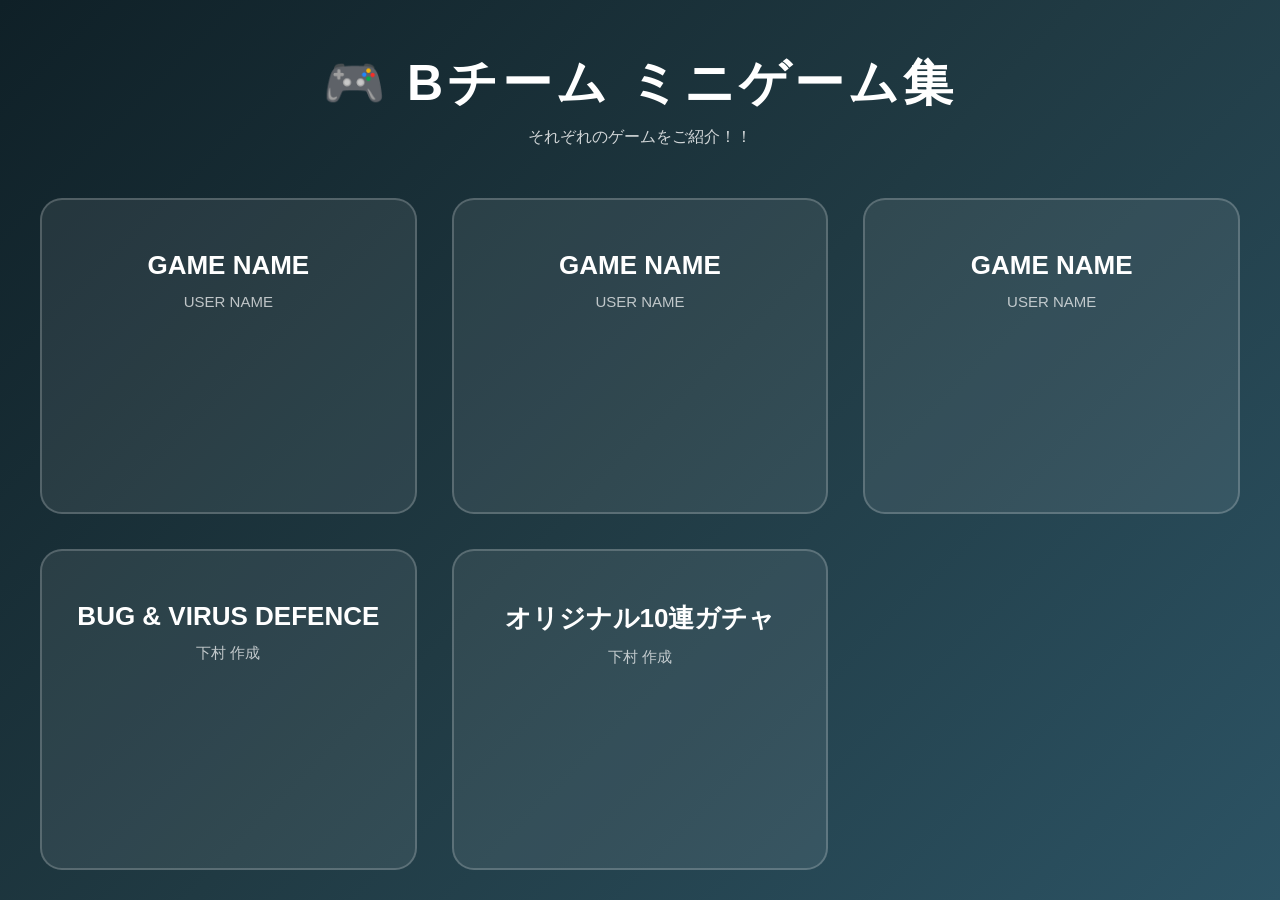
==== index.html @ dbe82e77 "first commit" ====
<!DOCTYPE html>
<html lang="ja">
<head>
<meta charset="UTF-8">
<meta name="viewport" content="width=device-width, initial-scale=1.0">
<title>B-TEAM Game Hub</title>

<style>
:root {
    --bg: linear-gradient(135deg,#0f2027,#203a43,#2c5364);
    --card: rgba(255,255,255,0.08);
    --border: rgba(255,255,255,0.2);
    --accent: #00ffc3;
}

*{box-sizing:border-box;}

body{
    margin:0;
    font-family:Segoe UI,sans-serif;
    background:var(--bg);
    color:#fff;
    display:flex;
    flex-direction:column;
    min-height:100vh;
}

header{
    padding:50px 20px 20px;
    text-align:center;
}

h1{
    margin:0;
    font-size:50px;
    letter-spacing:4px;
}

.subtitle{
    margin-top:10px;
    opacity:.8;
}

main{
    flex:1;
    display:flex;
    justify-content:center;
    padding:30px;
}

.grid{
    width:100%;
    max-width:1200px;
    display:grid;
    grid-template-columns:repeat(3,1fr);
    gap:35px;
}

.card{
    background:var(--card);
    border:2px solid var(--border);
    border-radius:22px;
    padding:50px 20px;
    text-align:center;
    cursor:pointer;
    transition:.25s;
    font-size:22px;
    position:relative;
}

.card:hover,.card.active{
    transform:translateY(-6px);
    border-color:var(--accent);
    box-shadow:0 0 25px rgba(0,255,195,.4);
}

.card.done{
    opacity:.6;
}

.title{
    font-size:26px;
    font-weight:bold;
    margin-bottom:12px;
}

.author{
    font-size:15px;
    opacity:.7;
}

.done-badge{
    position:absolute;
    top:15px;
    right:15px;
    font-size:14px;
    background:#00ffc3;
    color:#000;
    padding:4px 8px;
    border-radius:10px;
    display:none;
}

.card.done .done-badge{
    display:block;
}

#overlay{
    position:fixed;
    inset:0;
    background:rgba(0,0,0,.85);
    display:none;
    justify-content:center;
    align-items:center;
    font-size:40px;
    letter-spacing:4px;
}
</style>
</head>

<body>

<header>
    <h1>🎮 Bチーム ミニゲーム集</h1>
    <div class="subtitle">それぞれのゲームをご紹介！！</div>
</header>

<main>
<div class="grid" id="grid">

    <div class="card" tabindex="0" data-link="games/game-b/index.html">
        <div class="done-badge">DONE</div>
        <div class="title">GAME NAME</div>
        <div class="author">USER NAME</div>
    </div>

    <div class="card" tabindex="0" data-link="games/game-c/index.html">
        <div class="done-badge">DONE</div>
        <div class="title">GAME NAME</div>
        <div class="author">USER NAME</div>
    </div>

    <div class="card" tabindex="0" data-link="games/game-d/index.html">
        <div class="done-badge">DONE</div>
        <div class="title">GAME NAME</div>
        <div class="author">USER NAME</div>
    </div>

    <div class="card" tabindex="0" data-link="games/BUG&VIRUS-DEFENCE/index.html">
        <div class="done-badge">DONE</div>
        <div class="title">BUG & VIRUS DEFENCE</div>
        <div class="author">下村 作成</div>
    </div>

    <div class="card" tabindex="0" data-link="games/ORIGINAL-GACHA/index.html">
        <div class="done-badge">DONE</div>
        <div class="title">オリジナル10連ガチャ</div>
        <div class="author">下村 作成</div>
    </div>

</div>
</main>

<div id="overlay">NOW LOADING...</div>

<script>
const cards=document.querySelectorAll(".card");
const overlay=document.getElementById("overlay");
let index=0;

function setActive(i){
    cards.forEach(c=>c.classList.remove("active"));
    index=i;
    cards[index].classList.add("active");
    cards[index].focus();
}

function launch(card){
    overlay.style.display="flex";
    card.classList.add("done");
    setTimeout(()=>location.href=card.dataset.link,300);
}

cards.forEach((card,i)=>{
    card.addEventListener("click",()=>launch(card));
    card.addEventListener("focus",()=>setActive(i));
});

document.addEventListener("keydown",e=>{
    if(e.key==="ArrowRight"||e.key==="ArrowDown"){
        setActive((index+1)%cards.length);
    }
    if(e.key==="ArrowLeft"||e.key==="ArrowUp"){
        setActive((index-1+cards.length)%cards.length);
    }
    if(e.key==="Enter"){
        launch(cards[index]);
    }
});
</script>

</body>
</html>
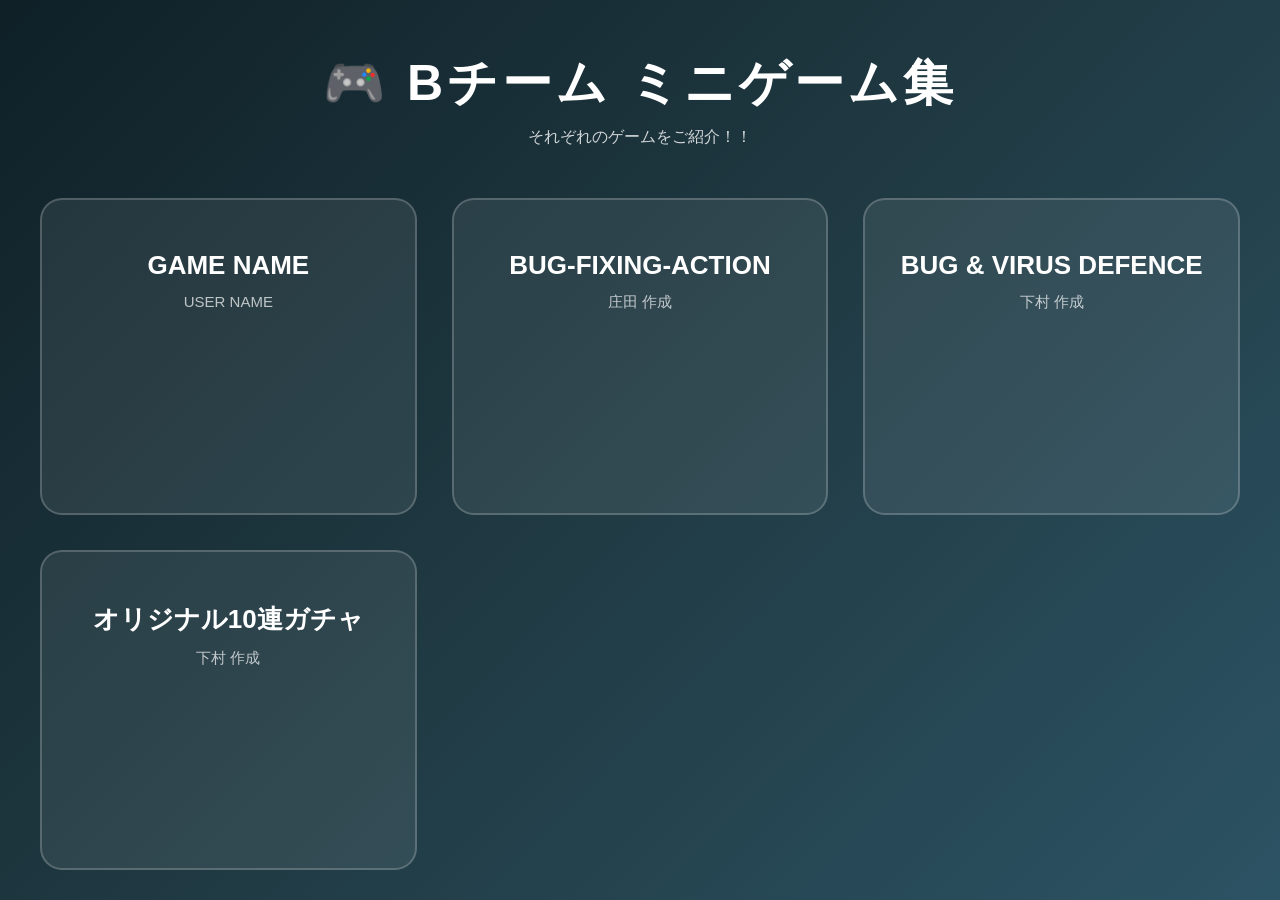
==== commit e6f48808: "メニューにゲーム追加" ====
--- a/index.html
+++ b/index.html
@@ -134,16 +134,10 @@
         <div class="author">USER NAME</div>
     </div>
 
-    <div class="card" tabindex="0" data-link="games/game-c/index.html">
+    <div class="card" tabindex="0" data-link="games/BUG-FIXING-ACTION/index.html">
         <div class="done-badge">DONE</div>
-        <div class="title">GAME NAME</div>
-        <div class="author">USER NAME</div>
-    </div>
-
-    <div class="card" tabindex="0" data-link="games/game-d/index.html">
-        <div class="done-badge">DONE</div>
-        <div class="title">GAME NAME</div>
-        <div class="author">USER NAME</div>
+        <div class="title">BUG-FIXING-ACTION</div>
+        <div class="author">庄田 作成</div>
     </div>
 
     <div class="card" tabindex="0" data-link="games/BUG&VIRUS-DEFENCE/index.html">
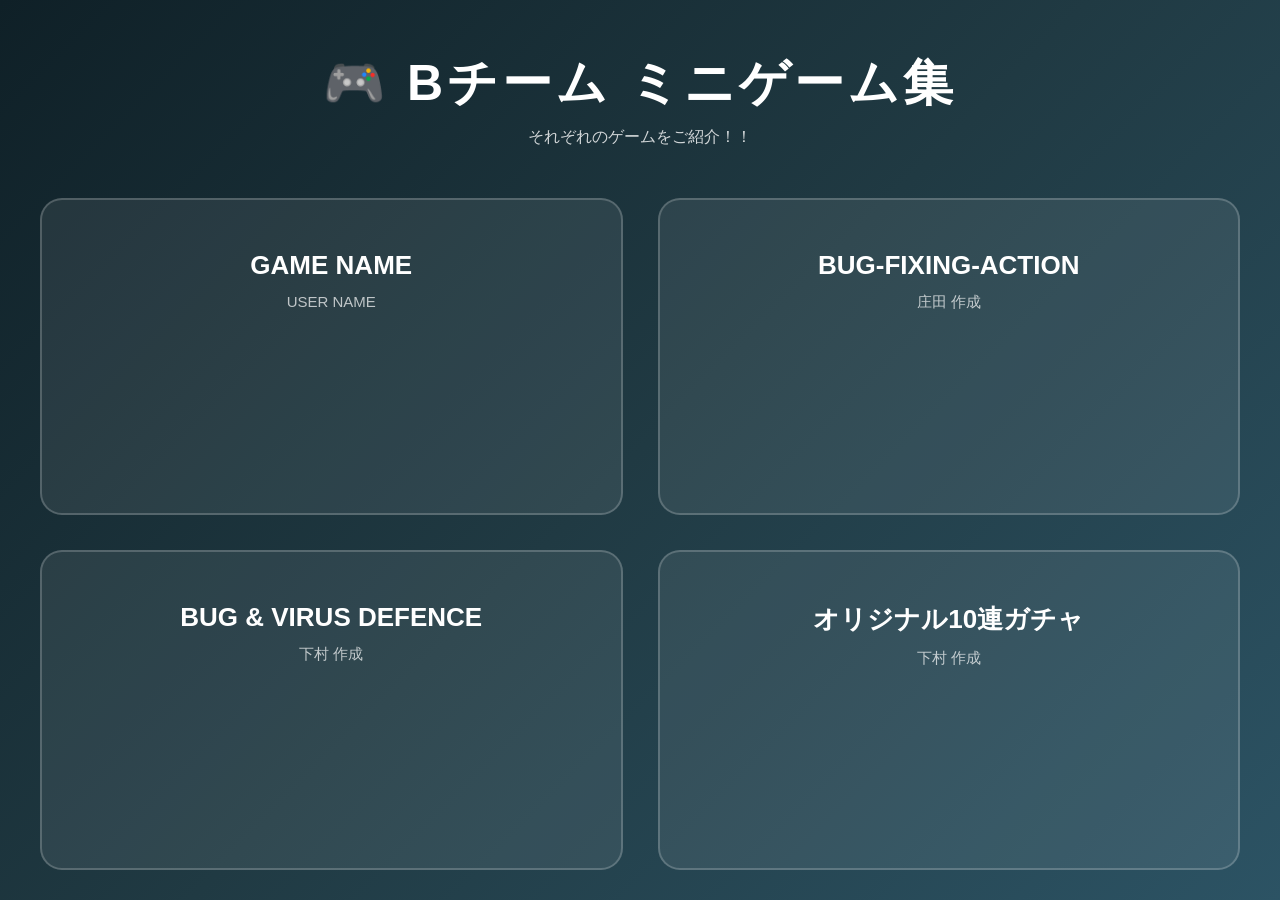
==== commit adf0a4d1: "メニュー修正" ====
--- a/index.html
+++ b/index.html
@@ -52,7 +52,7 @@
     width:100%;
     max-width:1200px;
     display:grid;
-    grid-template-columns:repeat(3,1fr);
+    grid-template-columns:repeat(2,1fr);
     gap:35px;
 }
 
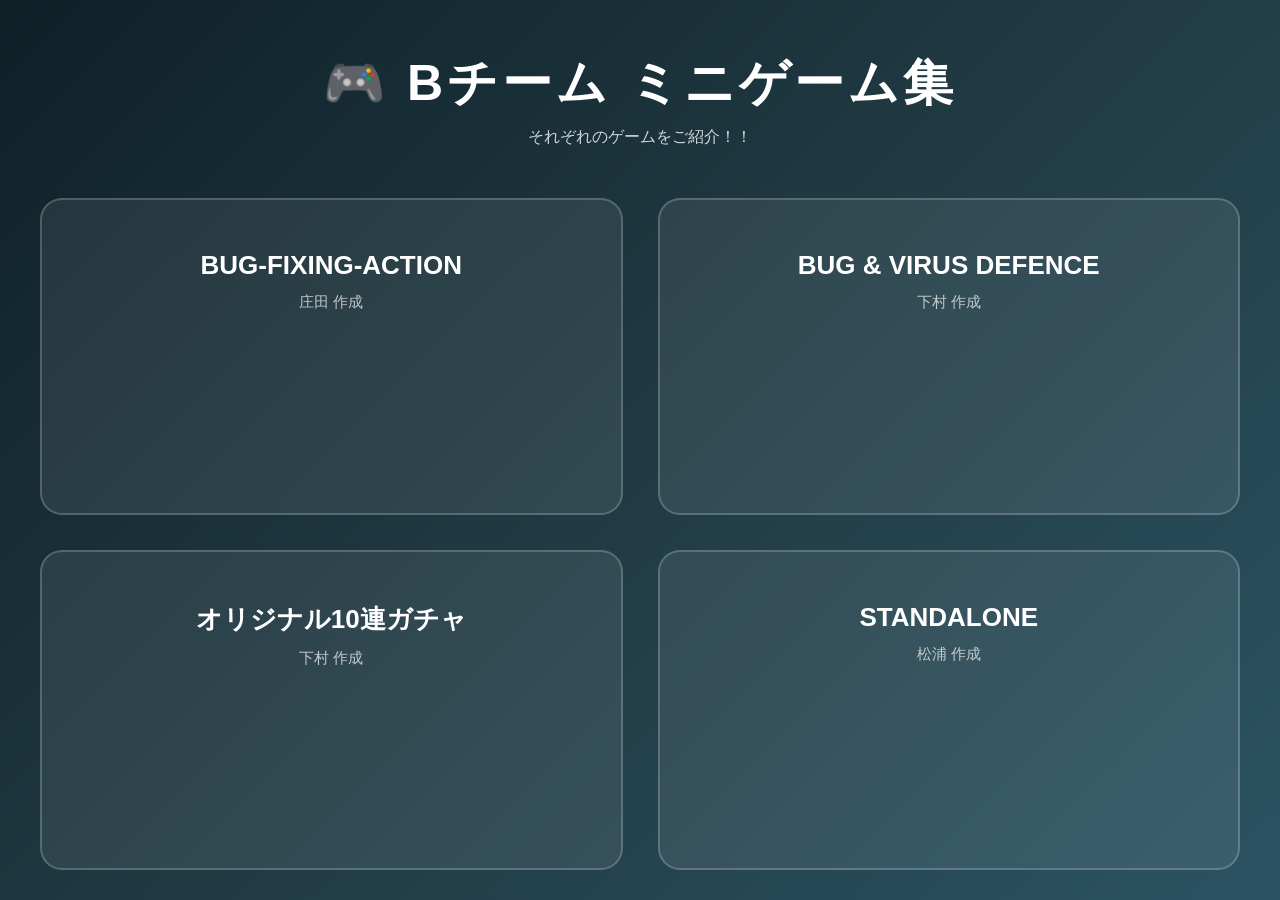
==== commit 899a812f: "ゲーム追加" ====
--- a/index.html
+++ b/index.html
@@ -128,12 +128,6 @@
 <main>
 <div class="grid" id="grid">
 
-    <div class="card" tabindex="0" data-link="games/game-b/index.html">
-        <div class="done-badge">DONE</div>
-        <div class="title">GAME NAME</div>
-        <div class="author">USER NAME</div>
-    </div>
-
     <div class="card" tabindex="0" data-link="games/BUG-FIXING-ACTION/index.html">
         <div class="done-badge">DONE</div>
         <div class="title">BUG-FIXING-ACTION</div>
@@ -150,6 +144,12 @@
         <div class="done-badge">DONE</div>
         <div class="title">オリジナル10連ガチャ</div>
         <div class="author">下村 作成</div>
+    </div>
+
+    <div class="card" tabindex="0" data-link="games/standalone/index.html">
+        <div class="done-badge">DONE</div>
+        <div class="title">STANDALONE</div>
+        <div class="author">松浦 作成</div>
     </div>
 
 </div>
